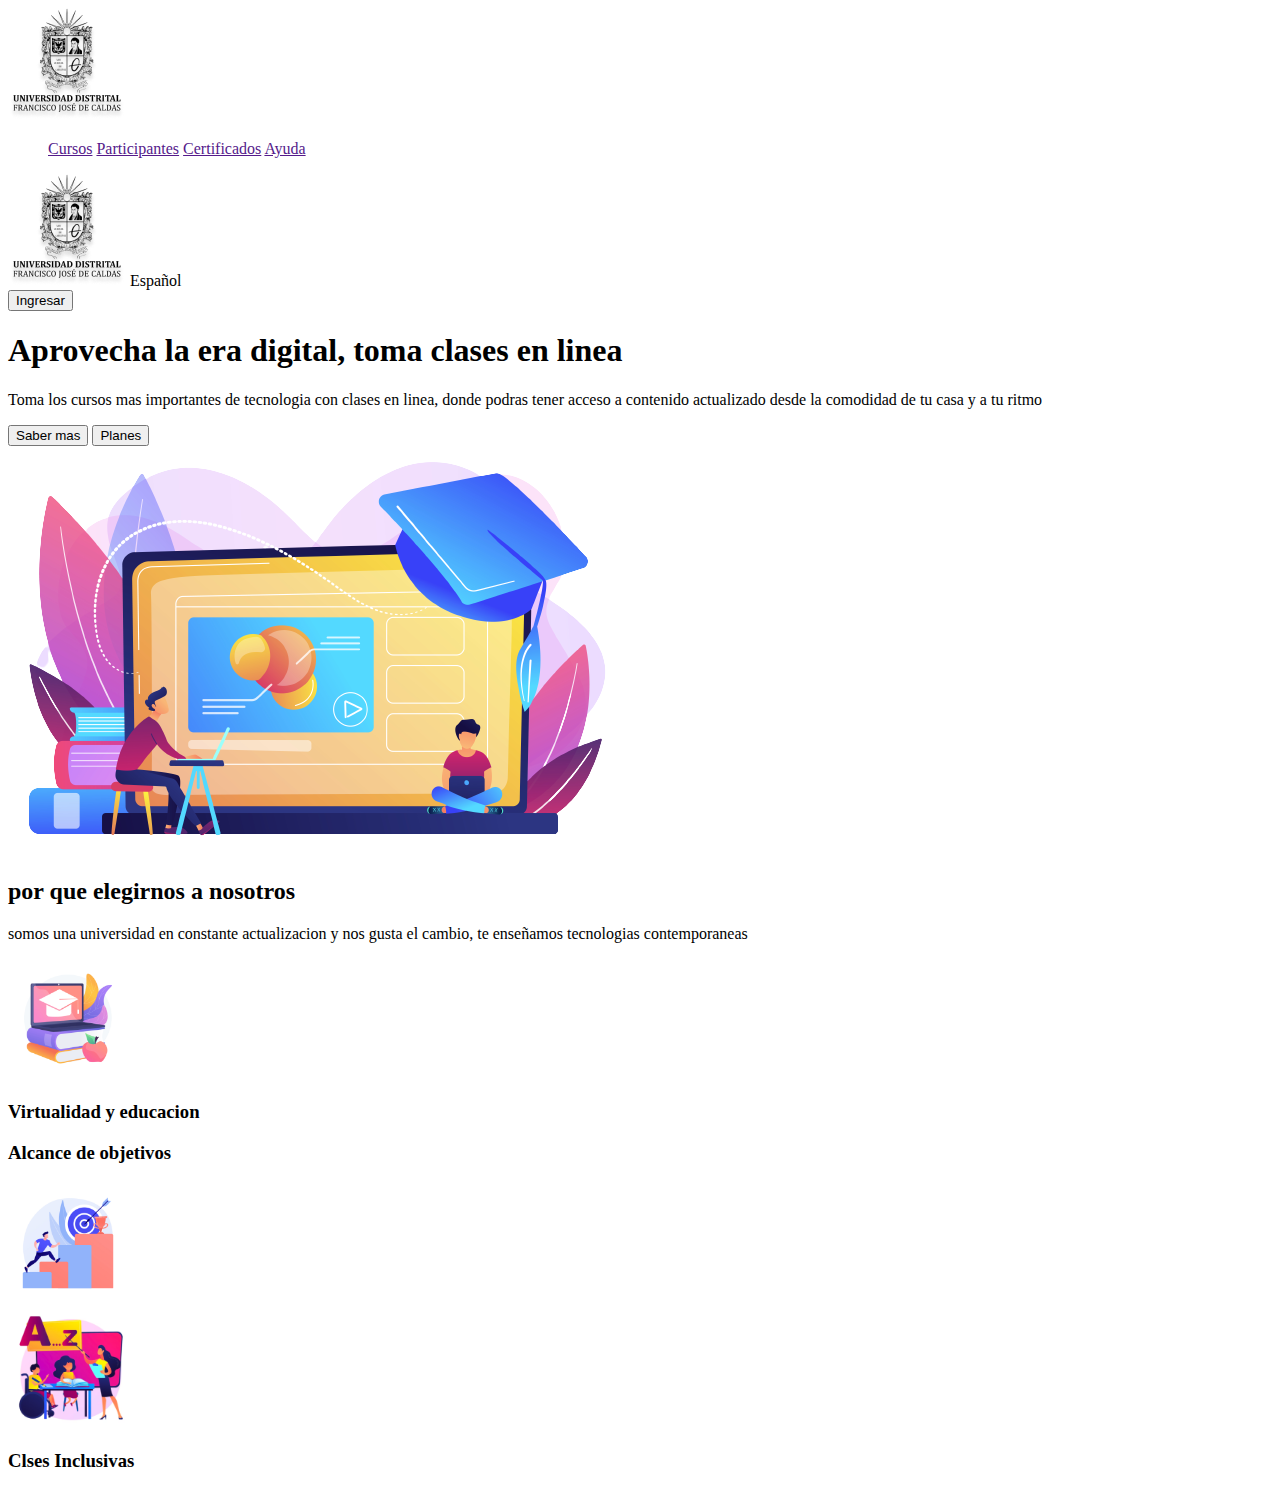
==== punto-1-2-3/index.html @ fde20532 "taller 9" ====
<!DOCTYPE html>
<html lang="en">
<head>
    <meta charset="UTF-8">
    <meta name="viewport" content="width=device-width, initial-scale=1.0">
    <title>Document</title>
</head>
<body>
    <header>
        <div class="header_navigator"></div>
        <img src="./public/images/header-logo.png" alt="header logo ">
        <nav>
            <ul>
                <il><a href="">Cursos</a></il>
                <il><a href="">Participantes</a></il>
                <il><a href="">Certificados</a></il>
                <il><a href="">Ayuda</a></il>
            </ul>
        </nav>
        <div class="header_settings">
            <div class="lenguage">
                <img src="./public/images/header-logo.png" alt="header world">
                <span>Español</span>
            </div>
                <button>Ingresar</button>

        </div>
    </header>
    <main>
        <section id="banner">
            <div class="banner__info">
                <div class="banner__ text">
                    <h1>Aprovecha la era digital, toma clases en linea</h1>
                    <p>Toma los cursos mas importantes de tecnologia con clases en linea, donde podras tener acceso a contenido actualizado desde la comodidad de tu casa  y a tu ritmo</p>
                </div>
                <div class="banner__button">
                    <button>Saber mas</button>
                    <button>Planes</button>
                </div>
            </div>
            <img src="./public/images/banner-online.png" alt="">
        </section>
        <section id="section-1">
            
        <div class="section-1__info">
            <h2>por que elegirnos a nosotros</h2>
            <p>somos una universidad en constante actualizacion y nos gusta el cambio, te enseñamos tecnologias contemporaneas</p>
        </div>
        <div class="card-1">
            <img src="./public/images/section1-education.png" 
            alt="education"
            width="120px"
            height="120px"
            >
            <h3>Virtualidad y educacion </h3>
        </div>
        <div class="card-2">
            <h3>Alcance de objetivos</h3>
            <img src="./public/images/section1-goals.png" 
            alt="goals"
            width="120px"
            height="120px">
        </div>
        <div class="card-3">
            <img src="./public/images/section1-teach.png" 
            alt="teach"
            width="120px"
            height="120px"
            >
            <h3>Clses Inclusivas</h3>
        </div>
        </section>
        <section id="section-2"></section>
    </main>
    <footer></footer>
</body>
</html>
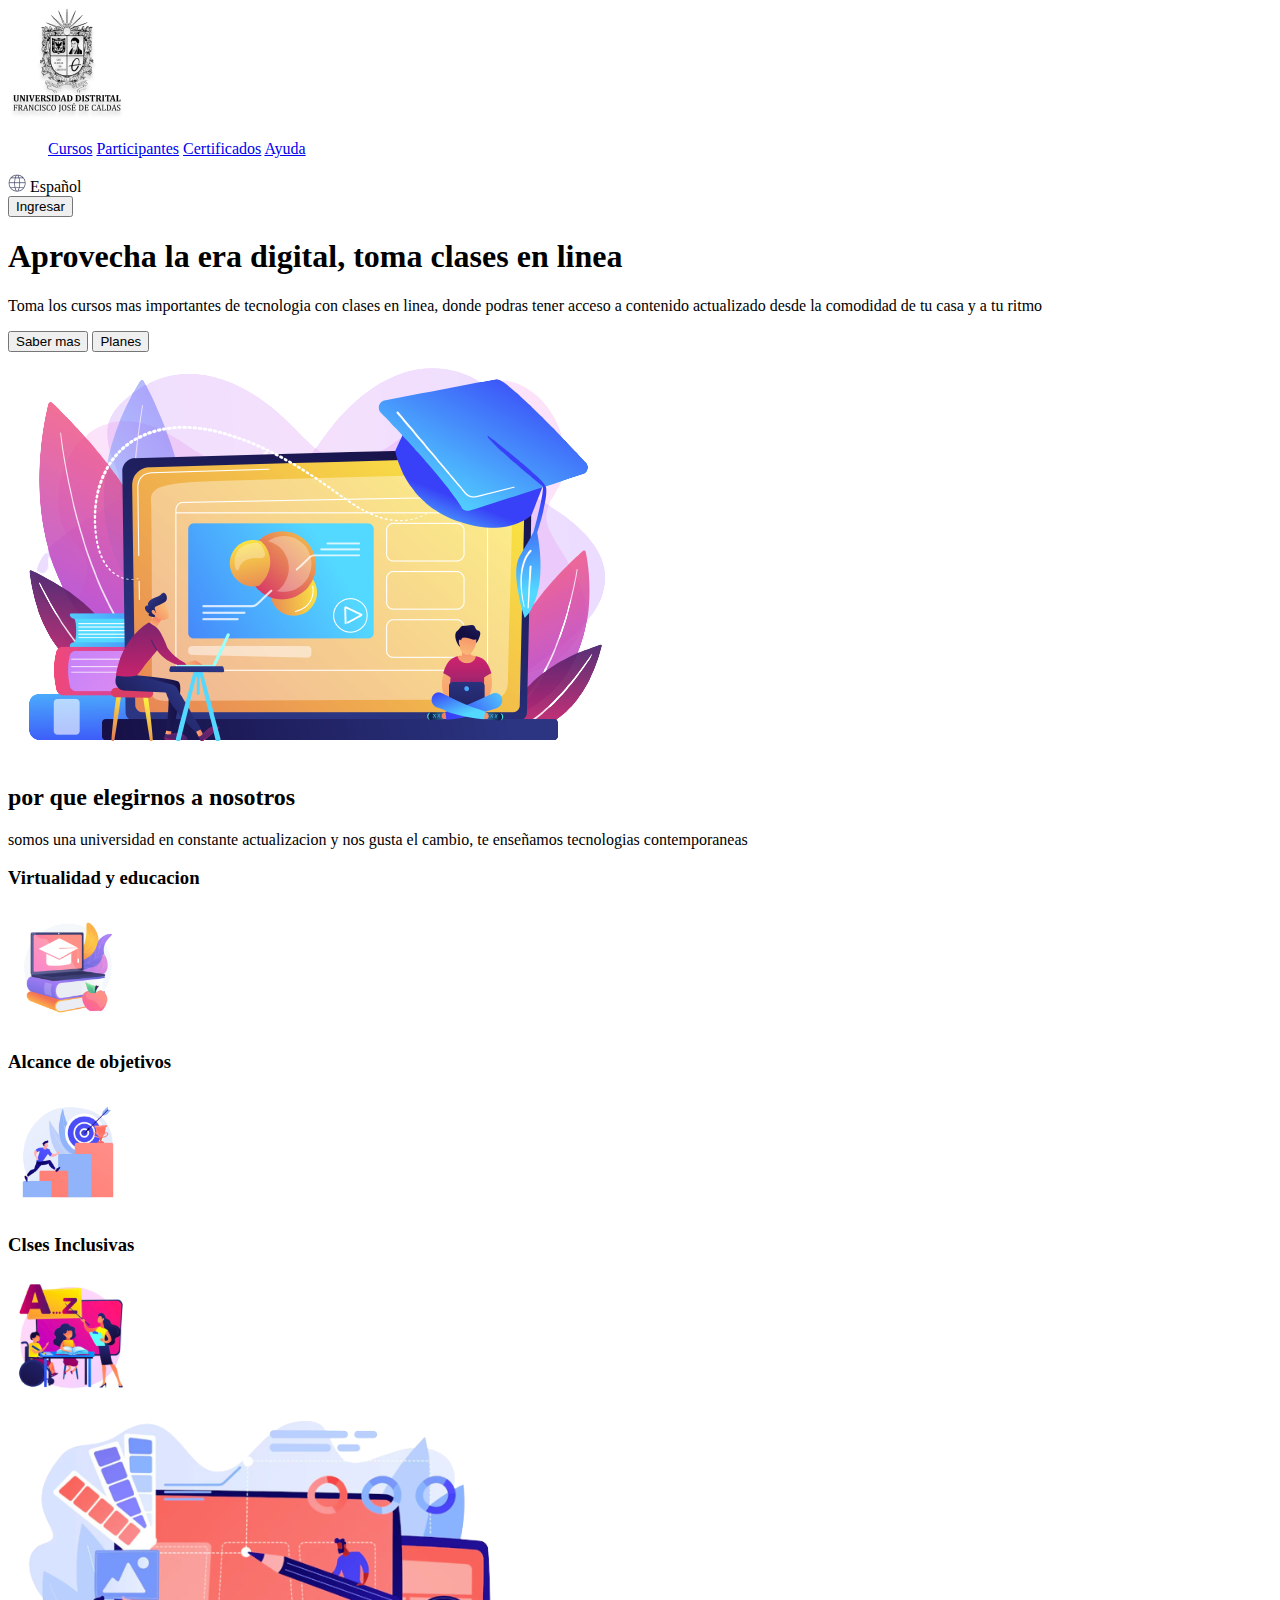
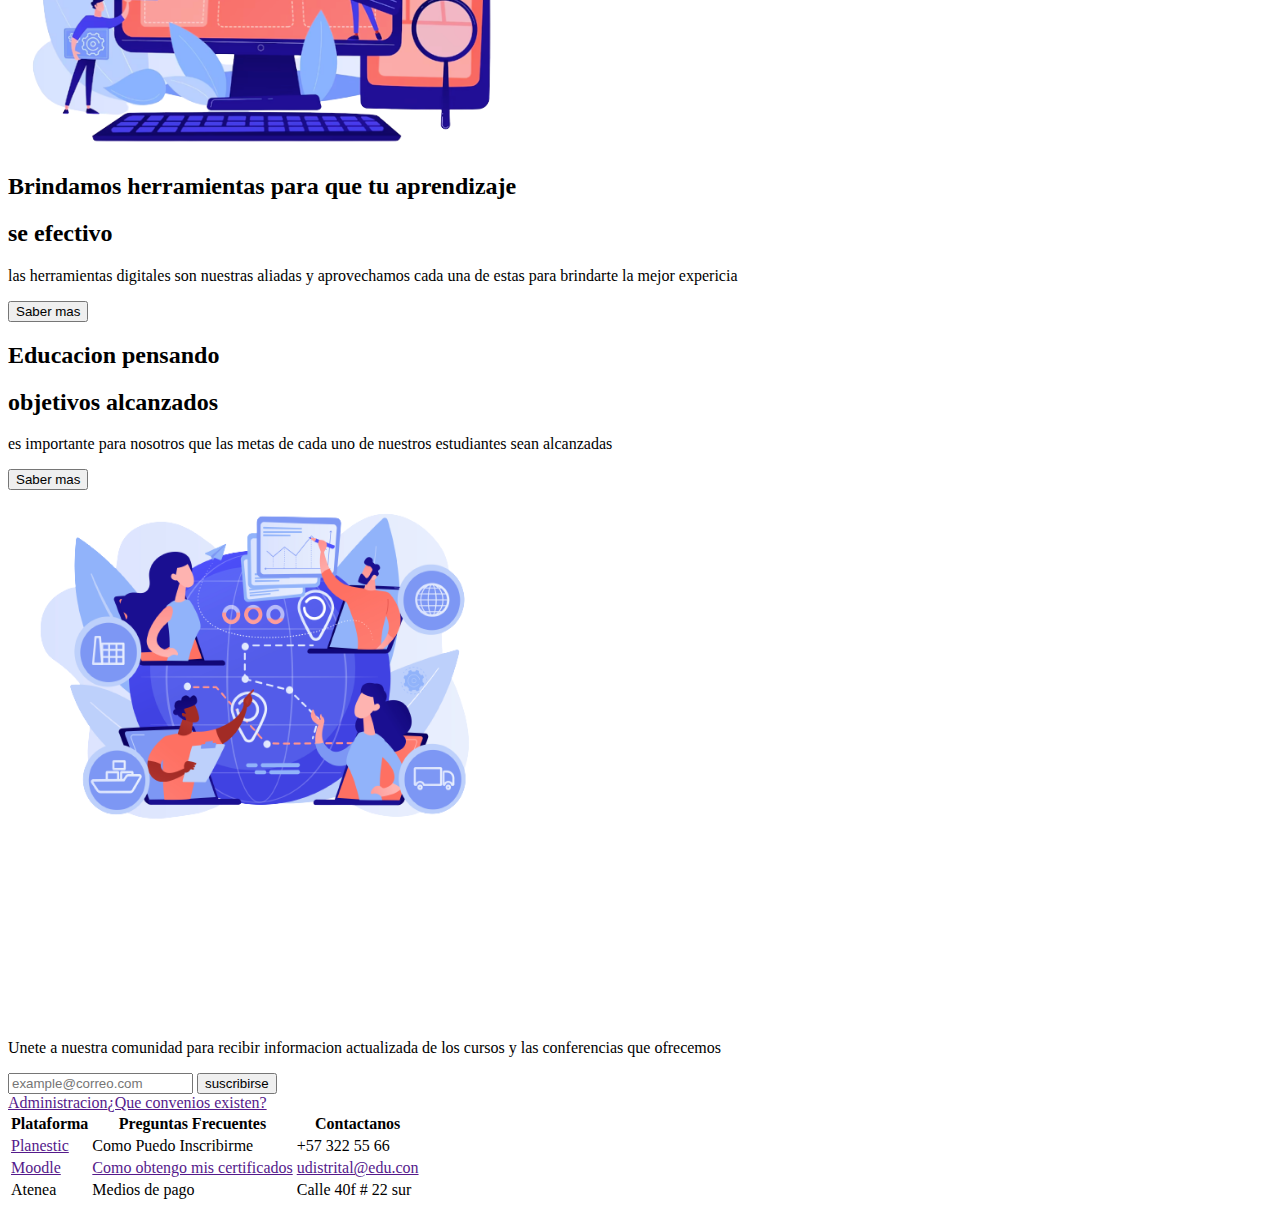
==== commit db3ee333: "punto 2 terminado" ====
--- a/punto-1-2-3/index.html
+++ b/punto-1-2-3/index.html
@@ -3,7 +3,7 @@
 <head>
     <meta charset="UTF-8">
     <meta name="viewport" content="width=device-width, initial-scale=1.0">
-    <title>Document</title>
+    <title>Page Desing</title>
 </head>
 <body>
     <header>
@@ -11,15 +11,15 @@
         <img src="./public/images/header-logo.png" alt="header logo ">
         <nav>
             <ul>
-                <il><a href="">Cursos</a></il>
-                <il><a href="">Participantes</a></il>
-                <il><a href="">Certificados</a></il>
-                <il><a href="">Ayuda</a></il>
+                <il><a href="#banner">Cursos</a></il>
+                <il><a href="#section-1">Participantes</a></il>
+                <il><a href="#section-2">Certificados</a></il>
+                <il><a href="#footer">Ayuda</a></il>
             </ul>
         </nav>
         <div class="header_settings">
             <div class="lenguage">
-                <img src="./public/images/header-logo.png" alt="header world">
+                <img src="./public/images/header-world.png" alt="header world">
                 <span>Español</span>
             </div>
                 <button>Ingresar</button>
@@ -46,32 +46,108 @@
             <h2>por que elegirnos a nosotros</h2>
             <p>somos una universidad en constante actualizacion y nos gusta el cambio, te enseñamos tecnologias contemporaneas</p>
         </div>
-        <div class="card-1">
+        <div class="section-1__card">
+            <h3>Virtualidad y educacion </h3>
             <img src="./public/images/section1-education.png" 
             alt="education"
             width="120px"
             height="120px"
             >
-            <h3>Virtualidad y educacion </h3>
         </div>
-        <div class="card-2">
+        <div class="section-1__car">
             <h3>Alcance de objetivos</h3>
             <img src="./public/images/section1-goals.png" 
             alt="goals"
             width="120px"
             height="120px">
         </div>
-        <div class="card-3">
+        <div class="section-1__car">
+            <h3>Clses Inclusivas</h3>
             <img src="./public/images/section1-teach.png" 
             alt="teach"
             width="120px"
             height="120px"
             >
-            <h3>Clses Inclusivas</h3>
         </div>
         </section>
-        <section id="section-2"></section>
+        <section id="section-2">
+            <div class="section-2__info">
+                <img src="./public/images/section2-tools.png" 
+                alt="tools"
+                width="500px"
+                height="350px"
+                >
+                <div>
+                    <h2>Brindamos herramientas para que tu aprendizaje</h2>
+                    <h2>se efectivo</h2>
+                    <p>las herramientas digitales son nuestras aliadas y aprovechamos cada una de estas para brindarte la mejor expericia</p>
+                    <button>Saber mas</button>
+                </div>
+            </div>
+            <div class="section-2__info">
+                <h2>Educacion pensando</h2>
+                    <h2>objetivos alcanzados</h2>
+                    <p>es importante para nosotros que las metas de cada uno de nuestros estudiantes sean alcanzadas</p>
+                    <button>Saber mas</button>
+            </div>
+            <div>
+                <img src="./public/images/section2-goals.png" 
+                alt="goals"
+                height="350px"
+                width="500px"
+                >
+            </div>
+        </section>
     </main>
-    <footer></footer>
+    <footer id="footer">
+        <div class="footer__info">
+            <img src="./public//images/footer-logo.png" 
+            alt="logo"
+            width="200px"
+            height="175px"
+            >
+            <p>Unete a nuestra comunidad para recibir informacion actualizada de los cursos y las conferencias que ofrecemos 
+            </p>
+            <form action="">
+                <input type="email"
+                placeholder="example@correo.com"
+                name="user_email"
+                >
+                <button>suscribirse</button>
+            </form>
+        </div>
+        <div class="footer__list"> 
+             <table>
+                <thead>
+                    <tr>
+                        <th>Plataforma</th>
+                        <th>Preguntas Frecuentes</th>
+                        <th>Contactanos</th>
+                    </tr>
+                </thead>
+                <tbody>
+                    <tr>
+                        <td><a href="">Planestic</a></td>
+                        <td><a href=""></a>Como Puedo Inscribirme</td>
+                        <td><a href=""></a>+57 322 55 66</td>
+                    </tr>
+                    <tr>
+                        <td><a href="">Moodle</a></td>
+                        <td><a href="">Como obtengo mis certificados</a></td>
+                        <td><a href="">udistrital@edu.con</a></td>
+                    </tr>
+                    <tr>
+                        <td><a href=""></a>Atenea</td>
+                        <td><a href=""></a>Medios de pago</td>
+                        <td><a href=""></a>Calle 40f # 22 sur</td>
+                    </tr>
+                    <tr>
+                        <tf><a href="">Administracion</a></tf>
+                        <tf><a href="">¿Que convenios existen?</a></tf>
+                    </tr>
+                </tbody>
+             </table>
+        </div>
+    </footer>
 </body>
 </html>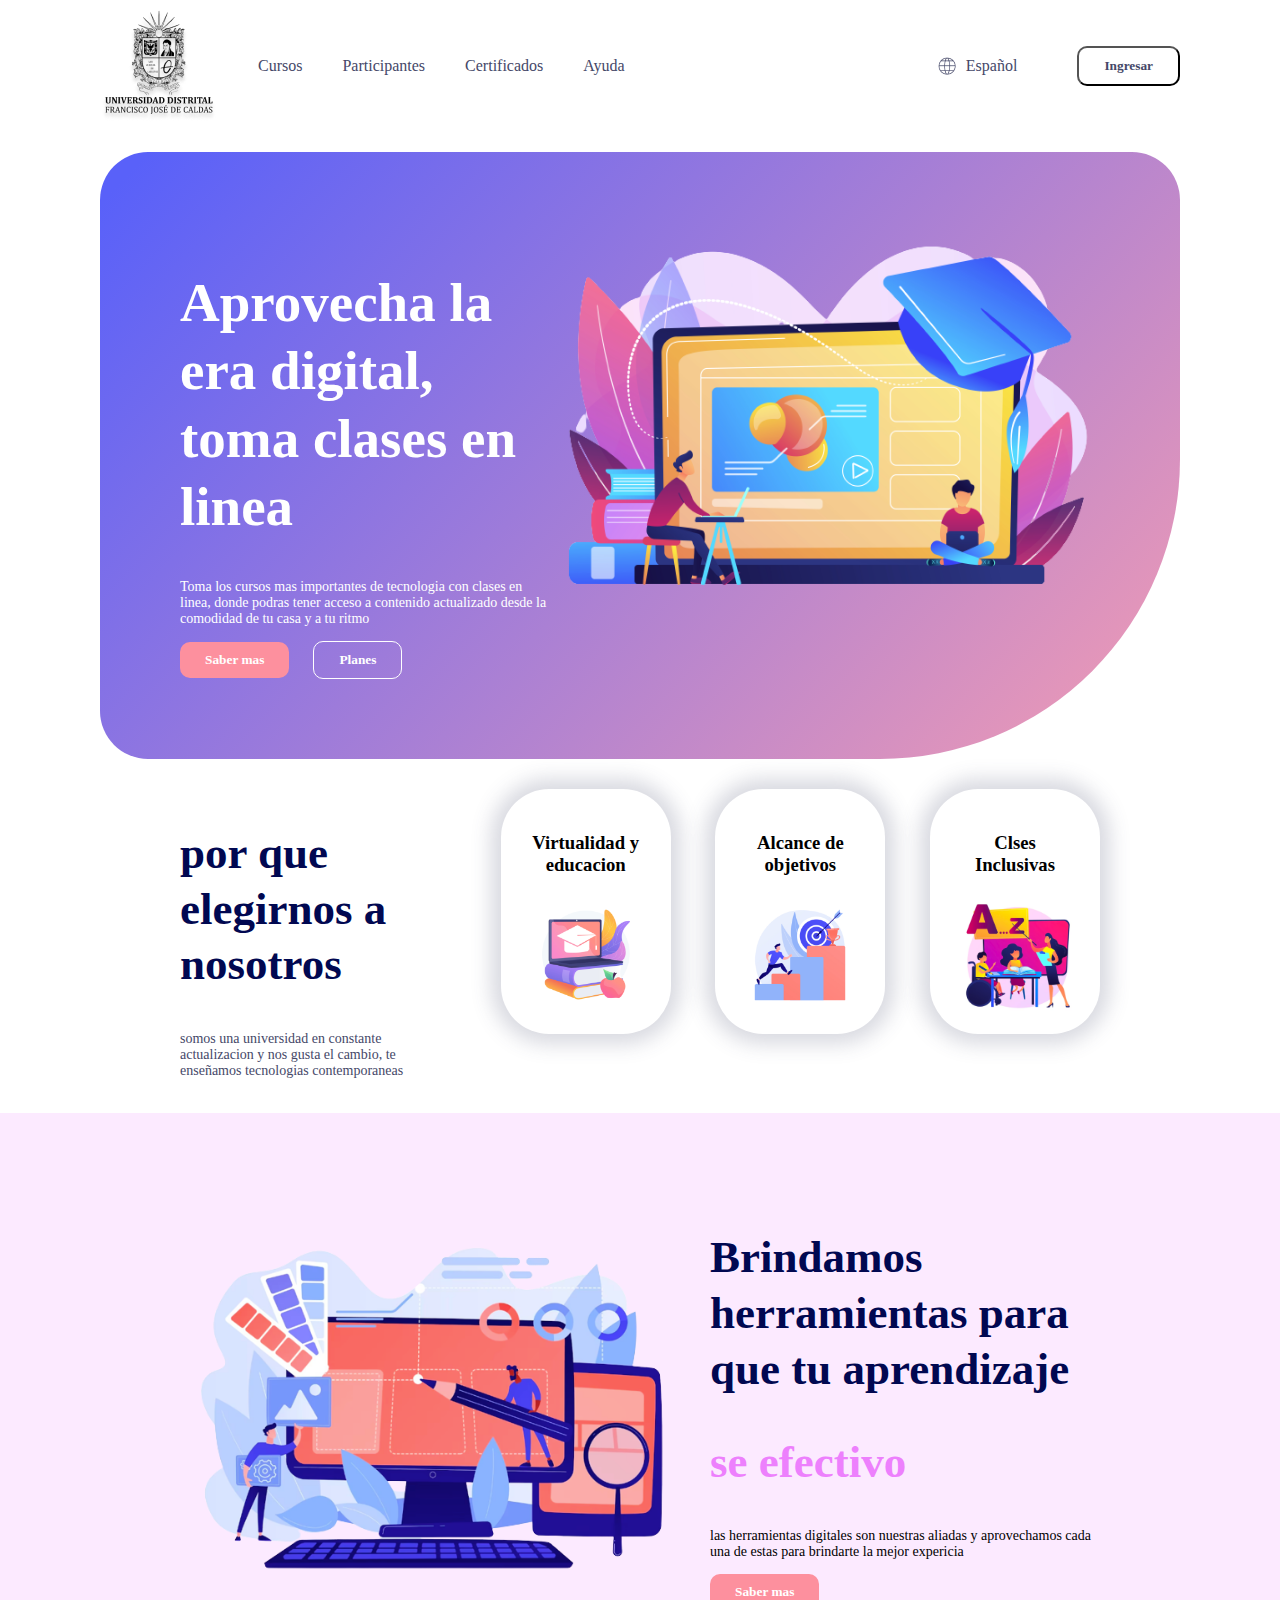
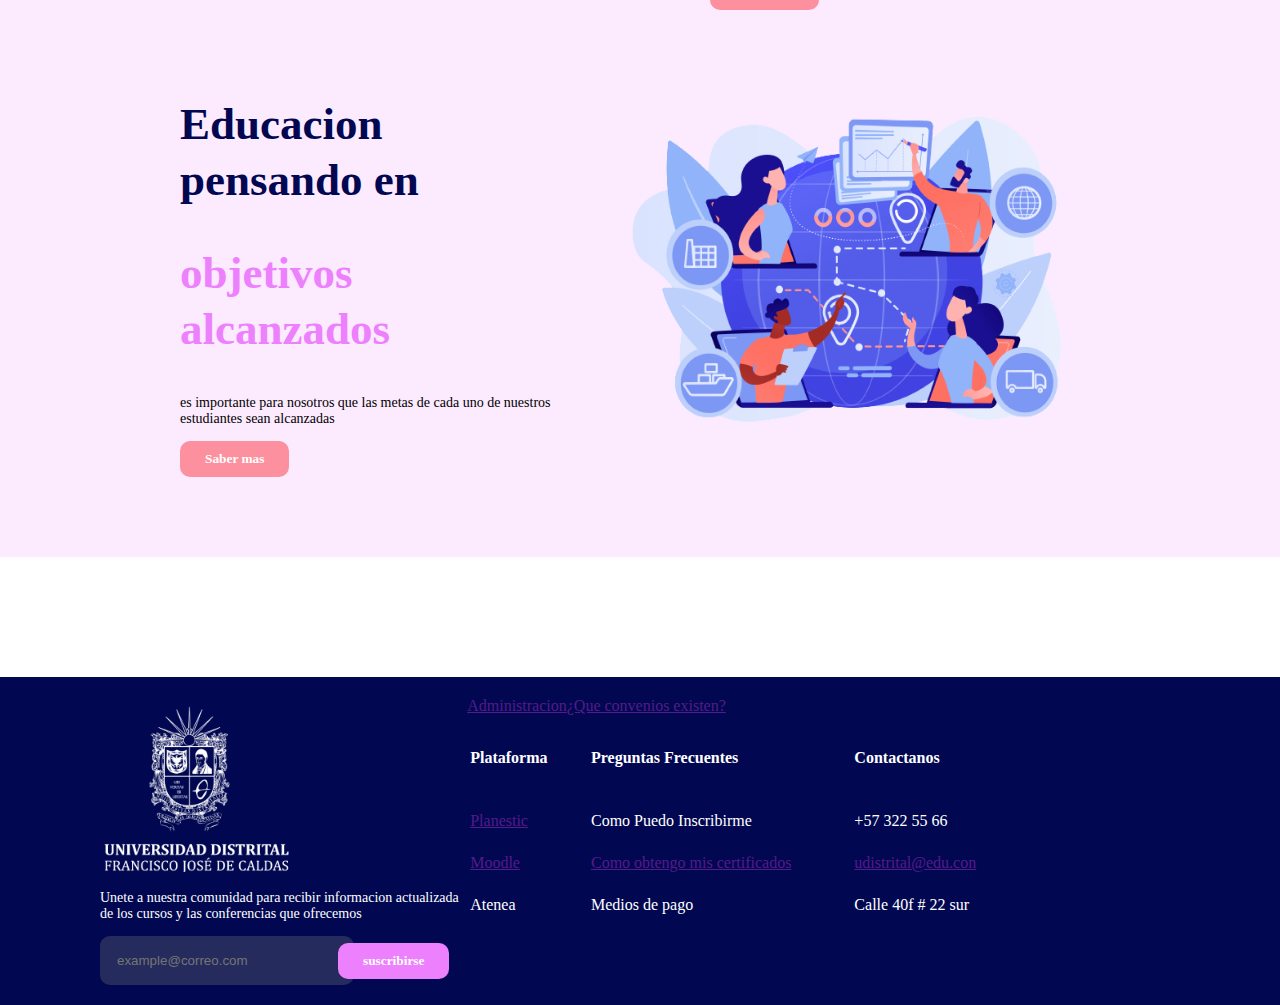
==== commit 2c493e2e: "punto hasta el 4" ====
--- a/punto-1-2-3/index.html
+++ b/punto-1-2-3/index.html
@@ -3,20 +3,29 @@
 <head>
     <meta charset="UTF-8">
     <meta name="viewport" content="width=device-width, initial-scale=1.0">
+    <link rel="stylesheet" href="https://indestructibletype.com/fonts/Jost.css" type="text/css" charset="utf-8" />
+    <link rel="stylesheet" href="./styles/common-styles.css">
+    <link rel="stylesheet" href="./styles/header-styles.css">
+    <link rel="stylesheet" href="./styles/section-1.styles.css">
+    <link rel="stylesheet" href="./styles/section-2-styles.css">
+    <link rel="stylesheet" href="./styles/footer-styles.css">
     <title>Page Desing</title>
+    <link rel="stylesheet" href="./styles/banner-styles.css">
 </head>
 <body>
     <header>
-        <div class="header_navigator"></div>
-        <img src="./public/images/header-logo.png" alt="header logo ">
-        <nav>
-            <ul>
-                <il><a href="#banner">Cursos</a></il>
-                <il><a href="#section-1">Participantes</a></il>
-                <il><a href="#section-2">Certificados</a></il>
-                <il><a href="#footer">Ayuda</a></il>
-            </ul>
-        </nav>
+        <div class="header_navigator">
+
+            <img src="./public/images/header-logo.png" alt="header logo ">
+            <nav>
+                <ul>
+                    <il><a href="#banner">Cursos</a></il>
+                    <il><a href="#section-1">Participantes</a></il>
+                    <il><a href="#section-2">Certificados</a></il>
+                    <il><a href="#footer">Ayuda</a></il>
+                </ul>
+            </nav>
+        </div>
         <div class="header_settings">
             <div class="lenguage">
                 <img src="./public/images/header-world.png" alt="header world">
@@ -34,8 +43,8 @@
                     <p>Toma los cursos mas importantes de tecnologia con clases en linea, donde podras tener acceso a contenido actualizado desde la comodidad de tu casa  y a tu ritmo</p>
                 </div>
                 <div class="banner__button">
-                    <button>Saber mas</button>
-                    <button>Planes</button>
+                    <button class="button--orange">Saber mas</button>
+                    <button class="button--tranparent">Planes</button>
                 </div>
             </div>
             <img src="./public/images/banner-online.png" alt="">
@@ -54,14 +63,14 @@
             height="120px"
             >
         </div>
-        <div class="section-1__car">
+        <div class="section-1__card">
             <h3>Alcance de objetivos</h3>
             <img src="./public/images/section1-goals.png" 
             alt="goals"
             width="120px"
             height="120px">
         </div>
-        <div class="section-1__car">
+        <div class="section-1__card">
             <h3>Clses Inclusivas</h3>
             <img src="./public/images/section1-teach.png" 
             alt="teach"
@@ -79,18 +88,18 @@
                 >
                 <div>
                     <h2>Brindamos herramientas para que tu aprendizaje</h2>
-                    <h2>se efectivo</h2>
+                    <h2 class="section__pink">se efectivo</h2>
                     <p>las herramientas digitales son nuestras aliadas y aprovechamos cada una de estas para brindarte la mejor expericia</p>
-                    <button>Saber mas</button>
+                    <button class="button--orange">Saber mas</button>
                 </div>
             </div>
             <div class="section-2__info">
-                <h2>Educacion pensando</h2>
-                    <h2>objetivos alcanzados</h2>
+                <div>
+                <h2>Educacion pensando en</h2>
+                    <h2 class="section__pink">objetivos alcanzados</h2>
                     <p>es importante para nosotros que las metas de cada uno de nuestros estudiantes sean alcanzadas</p>
-                    <button>Saber mas</button>
+                    <button class="button--orange">Saber mas</button>
             </div>
-            <div>
                 <img src="./public/images/section2-goals.png" 
                 alt="goals"
                 height="350px"
--- a/punto-1-2-3/styles/common-styles.css
+++ b/punto-1-2-3/styles/common-styles.css
@@ -0,0 +1,29 @@
+body {
+    margin: 0;
+}
+a {
+    font-family: 'Jost';
+}
+button {
+    padding: 10px 25px;
+    font-family: 'Jost';
+    font-weight: bold;
+    border-radius: 10px;
+    cursor: pointer;
+}
+p {
+    font-size: 14px;
+    font-family: 'Jost';
+}
+.button--orange{
+    background-color: #FD909E;
+    color: white;
+    border: none;
+}
+h2{
+    font-family: 'Jost';
+    font-size: 45px;
+    color: #010851;
+    line-height: 124%;
+    letter-spacing: -1%;
+}--- a/punto-1-2-3/styles/header-styles.css
+++ b/punto-1-2-3/styles/header-styles.css
@@ -0,0 +1,37 @@
+header {
+    display: flex;
+    justify-content: space-between;
+    margin: 10px 100px;
+}
+.header_navigator{
+    display: flex;
+    align-items: center;
+}
+ul {
+    display: flex;
+    gap: 40px;
+    list-style: none;
+}
+nav a {
+    color: #454868;
+    text-decoration: none;
+    font-weight: 500;
+}
+.header_settings{
+    display: flex;
+    align-items: center;
+    gap: 60px;
+}
+.lenguage{
+    display: flex;
+    align-items: center;
+    gap: 10px;
+    font-family: 'Jost';
+    font-weight: 300;
+    color: #454868;
+}
+header button{
+    background-color: transparent;
+    border: 1px splid #45486843;
+    color: #454868;
+}--- a/punto-1-2-3/styles/section-1.styles.css
+++ b/punto-1-2-3/styles/section-1.styles.css
@@ -0,0 +1,26 @@
+#section-1{
+    display: flex;
+    justify-content: space-between;
+    margin: 20px 180px;
+}
+.section-1__info{
+    width: 30%;
+}
+.section-1__info p {
+    color: #454868;
+}
+.section-1__card{
+    width: min-content;
+    height: 195px;
+    text-align: center;
+
+    padding: 25px;
+    border-radius: 48px;
+    box-shadow: 0px 0px 20px 10px #45486835;
+}
+.section-1__card-down{
+    margin-top: 40px;
+}
+h3{
+    font-family: 'Jost';
+}--- a/punto-1-2-3/styles/section-2-styles.css
+++ b/punto-1-2-3/styles/section-2-styles.css
@@ -0,0 +1,14 @@
+#section-2{
+    padding: 30px 180px;
+    background-color: #ec80fd2b;
+
+}
+.section-2__info{
+    display: flex;
+    align-items: center;
+    gap: 30px;
+    margin: 50px 0px;
+}
+.section__pink{
+    color: #ED80FD;
+}--- a/punto-1-2-3/styles/footer-styles.css
+++ b/punto-1-2-3/styles/footer-styles.css
@@ -0,0 +1,40 @@
+footer{
+    display: flex;
+    margin-top: 120px;
+    padding: 20px 100px;
+    background-color: #010851;
+    color: white;
+}
+.footer__info{
+    width: 34%;
+}
+form button{
+    background-color: #ED80FD;
+    color: white;
+    border: none;
+}
+input{
+    padding: 17px;
+    margin-right: -20px;
+    width: 220px;
+
+    background-color: #4548688c;
+    border: none;
+    border-radius: 10px;
+}
+table {
+    font-family: 'Jost';
+    text-align: left;
+}
+th{
+    height: 80px;
+}
+tr{
+    height: 40px;
+}
+td {
+    padding-right: 60px;
+}
+td {
+    color: white;
+}--- a/punto-1-2-3/styles/banner-styles.css
+++ b/punto-1-2-3/styles/banner-styles.css
@@ -0,0 +1,26 @@
+#banner{
+    display: flex;
+    margin: 30px 100px;
+    padding: 80px;
+    background: linear-gradient(313deg, #EE9AB5 3.28%, #5961F9 97.04%);
+    border-radius: 48px 48px 300px 48px;
+    color: white;
+}
+h1 {
+    font-family: 'Jost';
+    
+    font-size: 55px;
+    line-height: 124%;
+    letter-spacing: -1%;
+}
+
+#banner img{
+    width: 550px;
+    height: 370px;
+}
+.button--tranparent{
+    background-color: transparent;
+    color: white;
+    border: 1px solid;
+    margin-left: 20px;
+}